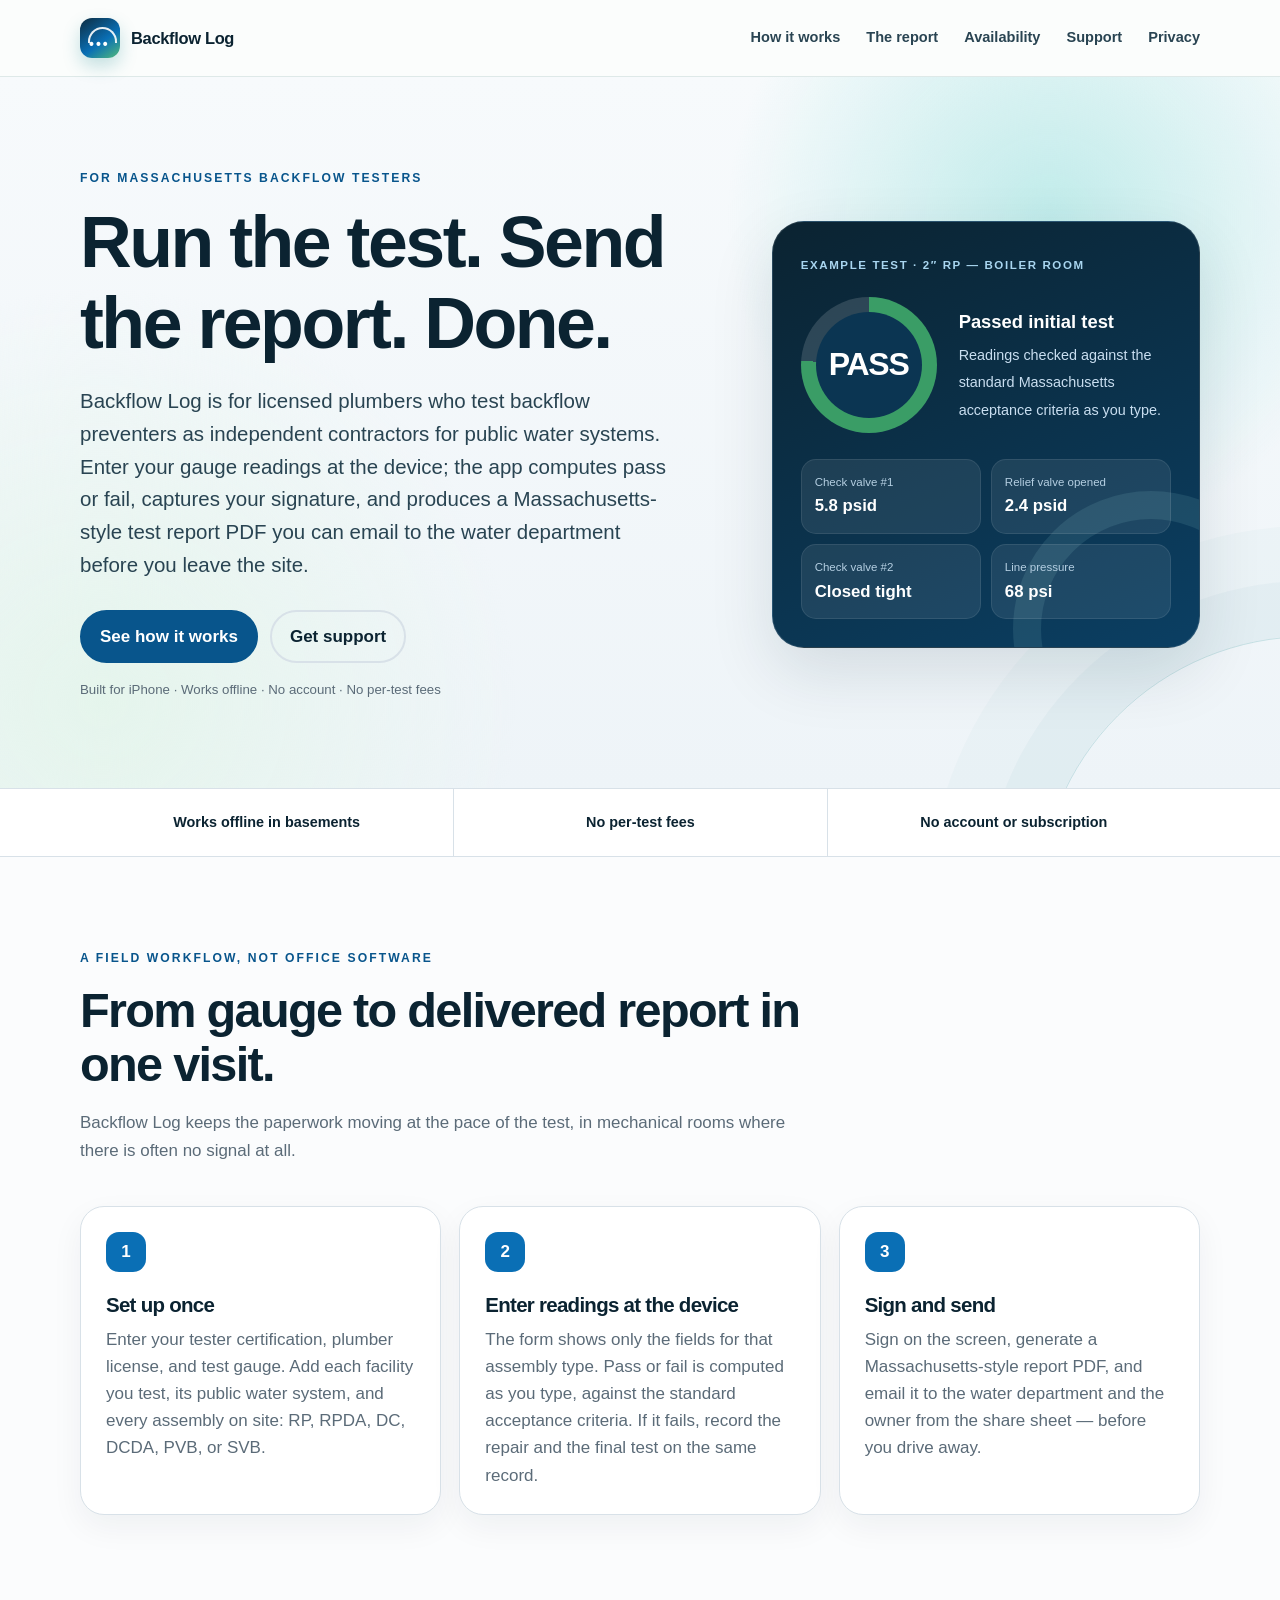
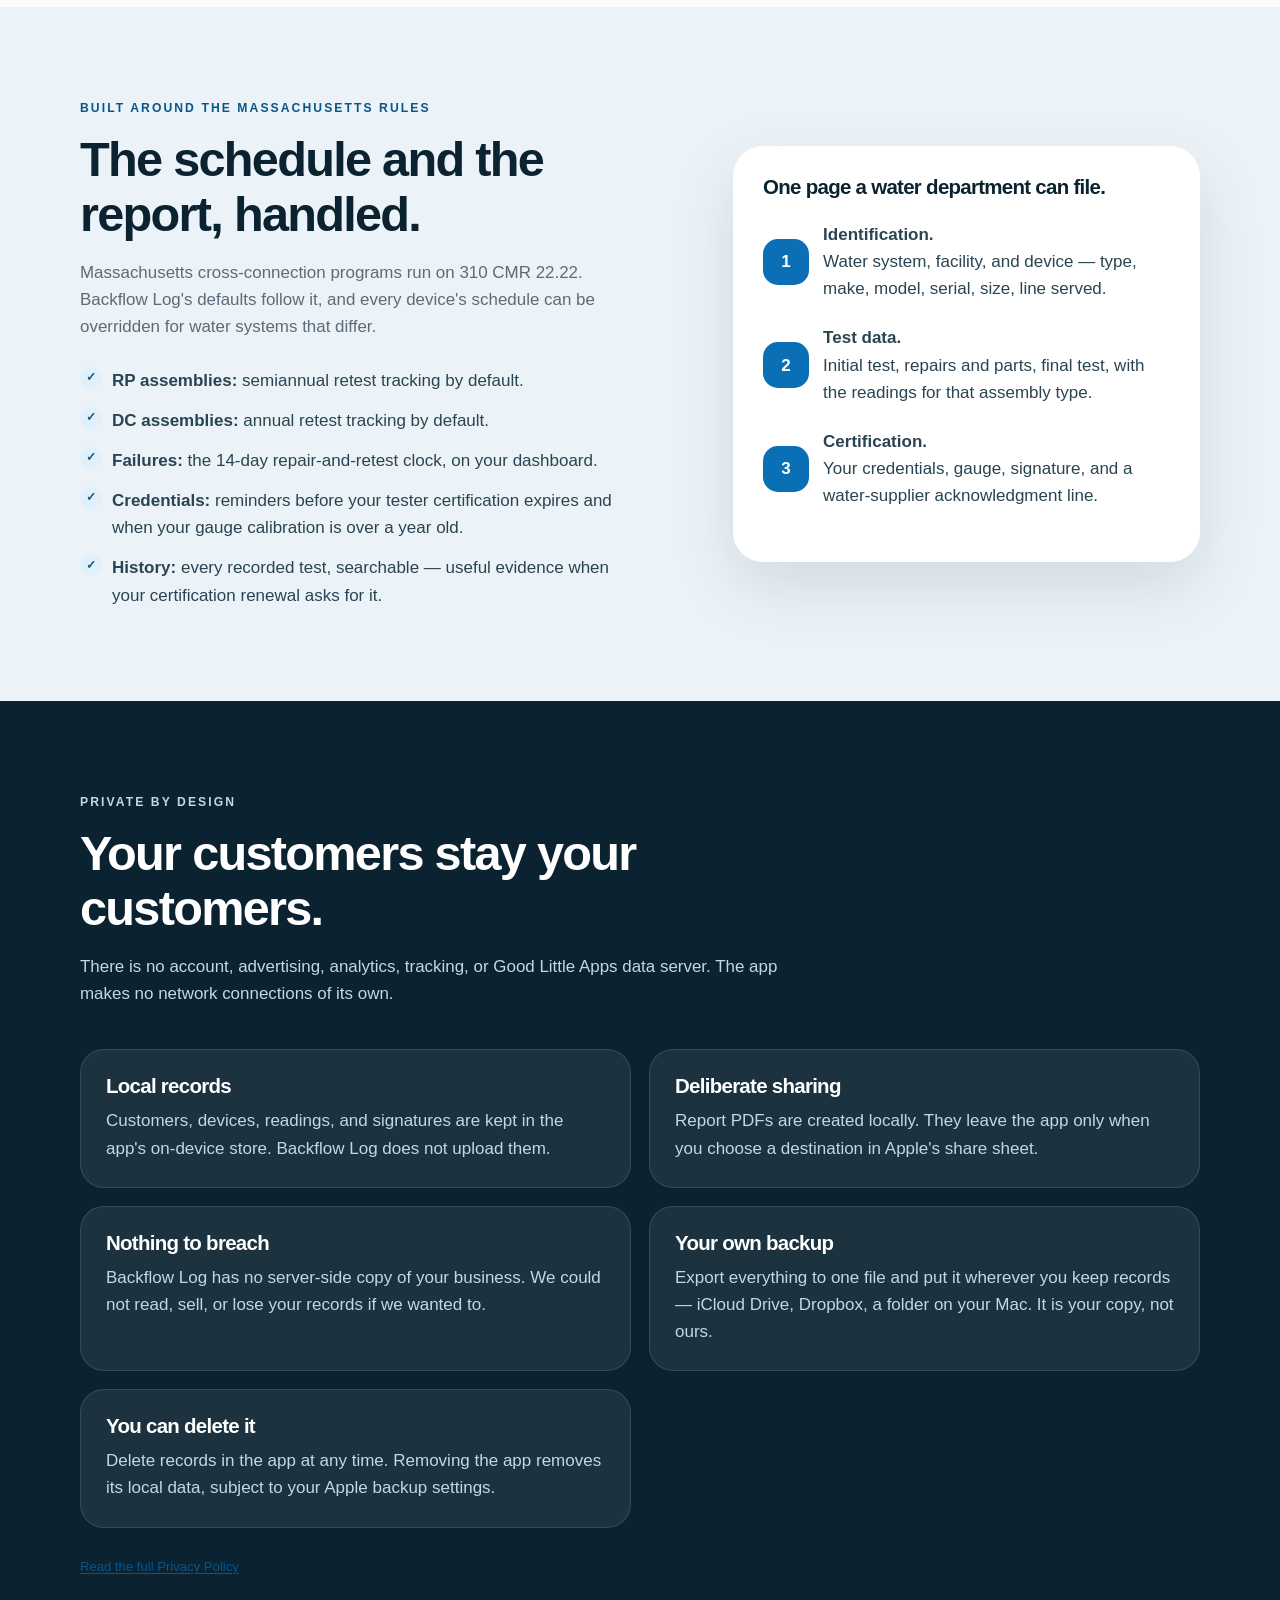
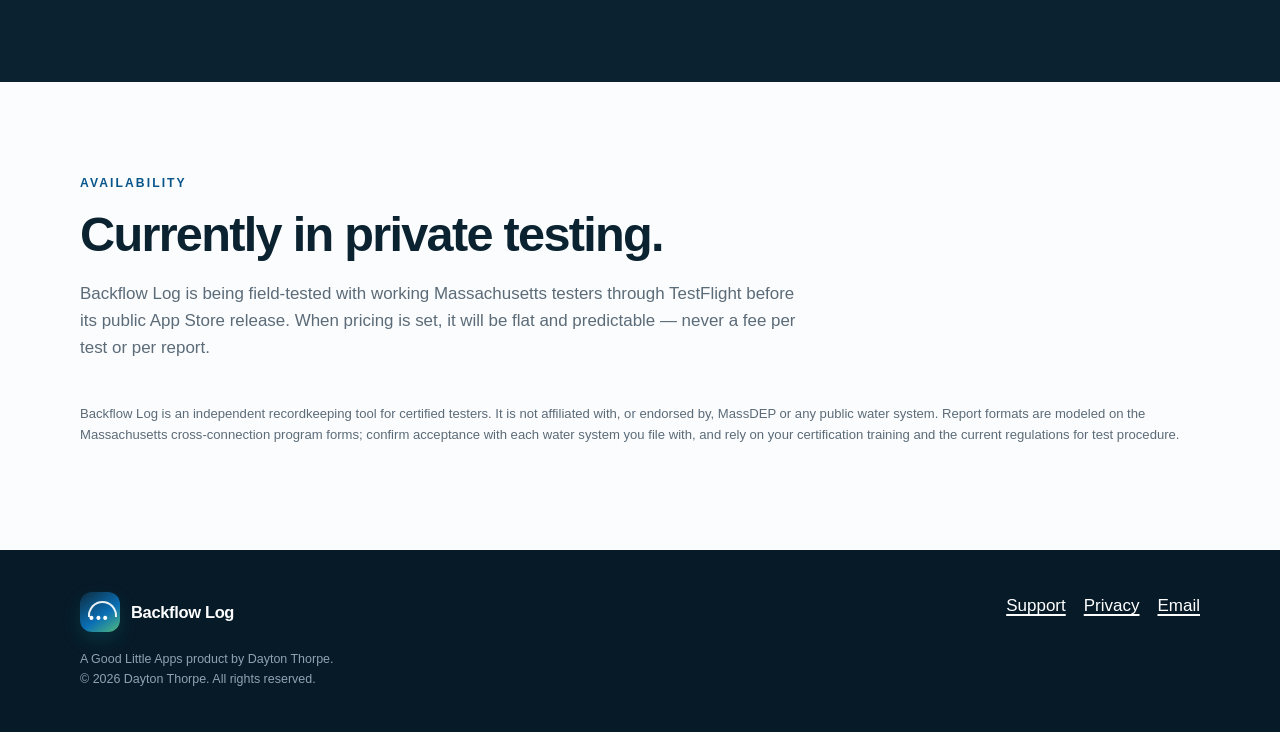
==== index.html @ 74d733cf "Publish the Backflow Log marketing, support, and privacy site" ====
<!doctype html>
<html lang="en">
<head>
  <meta charset="utf-8">
  <meta name="viewport" content="width=device-width, initial-scale=1">
  <meta name="description" content="Backflow Log records backflow preventer field tests on your iPhone, computes pass/fail as you enter gauge readings, and produces a Massachusetts-style test report PDF you can email from the site.">
  <meta name="theme-color" content="#0b2331">
  <meta http-equiv="Content-Security-Policy" content="default-src 'self'; img-src 'self' data:; style-src 'self'; object-src 'none'; base-uri 'self'; frame-ancestors 'none'">
  <title>Backflow Log — Test Reports for Massachusetts Backflow Testers</title>
  <link rel="stylesheet" href="styles.css">
</head>
<body>
  <a class="skip-link" href="#main">Skip to content</a>
  <header class="site-header">
    <nav class="nav shell" aria-label="Primary">
      <a class="brand" href="index.html" aria-label="Backflow Log home">
        <span class="brand-symbol" aria-hidden="true"></span>
        <span>Backflow Log</span>
      </a>
      <div class="nav-links">
        <a href="#how-it-works">How it works</a>
        <a href="#results">The report</a>
        <a href="#availability">Availability</a>
        <a href="support.html">Support</a>
        <a href="privacy.html">Privacy</a>
      </div>
    </nav>
  </header>

  <main id="main">
    <section class="hero">
      <div class="shell hero-grid">
        <div>
          <p class="eyebrow">For Massachusetts backflow testers</p>
          <h1>Run the test. Send the report. Done.</h1>
          <p class="hero-lede">Backflow Log is for licensed plumbers who test backflow preventers as independent contractors for public water systems. Enter your gauge readings at the device; the app computes pass or fail, captures your signature, and produces a Massachusetts-style test report PDF you can email to the water department before you leave the site.</p>
          <div class="actions">
            <a class="button" href="#how-it-works">See how it works</a>
            <a class="button secondary" href="support.html">Get support</a>
          </div>
          <p class="microcopy">Built for iPhone · Works offline · No account · No per-test fees</p>
        </div>

        <div class="score-card" aria-label="Example Backflow Log test result">
          <span class="score-label">Example test · 2&Prime; RP — boiler room</span>
          <div class="score-row">
            <div class="gauge" aria-hidden="true">
              <div class="gauge-inner">PASS</div>
            </div>
            <div class="score-copy">
              <strong>Passed initial test</strong>
              <span>Readings checked against the standard Massachusetts acceptance criteria as you type.</span>
            </div>
          </div>
          <div class="metric-grid">
            <div class="metric"><small>Check valve #1</small><strong>5.8 psid</strong></div>
            <div class="metric"><small>Relief valve opened</small><strong>2.4 psid</strong></div>
            <div class="metric"><small>Check valve #2</small><strong>Closed tight</strong></div>
            <div class="metric"><small>Line pressure</small><strong>68 psi</strong></div>
          </div>
        </div>
      </div>
    </section>

    <div class="trust-strip" aria-label="Product highlights">
      <div class="shell trust-grid">
        <div class="trust-item">Works offline in basements</div>
        <div class="trust-item">No per-test fees</div>
        <div class="trust-item">No account or subscription</div>
      </div>
    </div>

    <section class="section" id="how-it-works">
      <div class="shell">
        <div class="section-heading">
          <p class="eyebrow">A field workflow, not office software</p>
          <h2>From gauge to delivered report in one visit.</h2>
          <p>Backflow Log keeps the paperwork moving at the pace of the test, in mechanical rooms where there is often no signal at all.</p>
        </div>
        <div class="card-grid">
          <article class="info-card">
            <span class="step-number" aria-hidden="true">1</span>
            <h3>Set up once</h3>
            <p>Enter your tester certification, plumber license, and test gauge. Add each facility you test, its public water system, and every assembly on site: RP, RPDA, DC, DCDA, PVB, or SVB.</p>
          </article>
          <article class="info-card">
            <span class="step-number" aria-hidden="true">2</span>
            <h3>Enter readings at the device</h3>
            <p>The form shows only the fields for that assembly type. Pass or fail is computed as you type, against the standard acceptance criteria. If it fails, record the repair and the final test on the same record.</p>
          </article>
          <article class="info-card">
            <span class="step-number" aria-hidden="true">3</span>
            <h3>Sign and send</h3>
            <p>Sign on the screen, generate a Massachusetts-style report PDF, and email it to the water department and the owner from the share sheet — before you drive away.</p>
          </article>
        </div>
      </div>
    </section>

    <section class="section tint" id="results">
      <div class="shell split">
        <div>
          <p class="eyebrow">Built around the Massachusetts rules</p>
          <h2>The schedule and the report, handled.</h2>
          <p class="lede">Massachusetts cross-connection programs run on 310 CMR 22.22. Backflow Log's defaults follow it, and every device's schedule can be overridden for water systems that differ.</p>
          <ul class="feature-list">
            <li><strong>RP assemblies:</strong> semiannual retest tracking by default.</li>
            <li><strong>DC assemblies:</strong> annual retest tracking by default.</li>
            <li><strong>Failures:</strong> the 14-day repair-and-retest clock, on your dashboard.</li>
            <li><strong>Credentials:</strong> reminders before your tester certification expires and when your gauge calibration is over a year old.</li>
            <li><strong>History:</strong> every recorded test, searchable — useful evidence when your certification renewal asks for it.</li>
          </ul>
        </div>
        <aside class="diagnostic-card" aria-label="What the report contains">
          <h3>One page a water department can file.</h3>
          <div class="diagnostic-rule">
            <span aria-hidden="true">1</span>
            <p><strong>Identification.</strong><br>Water system, facility, and device — type, make, model, serial, size, line served.</p>
          </div>
          <div class="diagnostic-rule">
            <span aria-hidden="true">2</span>
            <p><strong>Test data.</strong><br>Initial test, repairs and parts, final test, with the readings for that assembly type.</p>
          </div>
          <div class="diagnostic-rule">
            <span aria-hidden="true">3</span>
            <p><strong>Certification.</strong><br>Your credentials, gauge, signature, and a water-supplier acknowledgment line.</p>
          </div>
        </aside>
      </div>
    </section>

    <section class="section dark" id="privacy">
      <div class="shell">
        <div class="section-heading">
          <p class="eyebrow">Private by design</p>
          <h2>Your customers stay your customers.</h2>
          <p>There is no account, advertising, analytics, tracking, or Good Little Apps data server. The app makes no network connections of its own.</p>
        </div>
        <div class="privacy-grid">
          <article class="dark-card">
            <h3>Local records</h3>
            <p>Customers, devices, readings, and signatures are kept in the app's on-device store. Backflow Log does not upload them.</p>
          </article>
          <article class="dark-card">
            <h3>Deliberate sharing</h3>
            <p>Report PDFs are created locally. They leave the app only when you choose a destination in Apple's share sheet.</p>
          </article>
          <article class="dark-card">
            <h3>Nothing to breach</h3>
            <p>Backflow Log has no server-side copy of your business. We could not read, sell, or lose your records if we wanted to.</p>
          </article>
          <article class="dark-card">
            <h3>Your own backup</h3>
            <p>Export everything to one file and put it wherever you keep records — iCloud Drive, Dropbox, a folder on your Mac. It is your copy, not ours.</p>
          </article>
          <article class="dark-card">
            <h3>You can delete it</h3>
            <p>Delete records in the app at any time. Removing the app removes its local data, subject to your Apple backup settings.</p>
          </article>
        </div>
        <p class="fine-print"><a href="privacy.html">Read the full Privacy Policy</a></p>
      </div>
    </section>

    <section class="section" id="availability">
      <div class="shell">
        <div class="section-heading">
          <p class="eyebrow">Availability</p>
          <h2>Currently in private testing.</h2>
          <p>Backflow Log is being field-tested with working Massachusetts testers through TestFlight before its public App Store release. When pricing is set, it will be flat and predictable — never a fee per test or per report.</p>
        </div>
        <p class="fine-print">Backflow Log is an independent recordkeeping tool for certified testers. It is not affiliated with, or endorsed by, MassDEP or any public water system. Report formats are modeled on the Massachusetts cross-connection program forms; confirm acceptance with each water system you file with, and rely on your certification training and the current regulations for test procedure.</p>
      </div>
    </section>
  </main>

  <footer class="site-footer">
    <div class="shell footer-grid">
      <div>
        <a class="brand" href="index.html">
          <span class="brand-symbol" aria-hidden="true"></span>
          <span>Backflow Log</span>
        </a>
        <p class="copyright">A Good Little Apps product by Dayton Thorpe.<br>© 2026 Dayton Thorpe. All rights reserved.</p>
      </div>
      <div class="footer-links">
        <a href="support.html">Support</a>
        <a href="privacy.html">Privacy</a>
        <a href="mailto:goodlittleapps.support@gmail.com">Email</a>
      </div>
    </div>
  </footer>
</body>
</html>
---- styles.css ----
:root {
  color-scheme: light;
  --ink: #0b2331;
  --ink-soft: #294452;
  --teal: #0a6fb5;
  --teal-dark: #08558c;
  --sky: #e1f0fa;
  --sky-strong: #a9d6f0;
  --grass: #3a9d66;
  --grass-soft: #e6f4ec;
  --amber: #d58a22;
  --paper: #fbfcfd;
  --white: #ffffff;
  --line: #d8e1e8;
  --muted: #5b6b78;
  --shadow: 0 24px 65px rgba(10, 40, 58, 0.12);
  --radius: 24px;
  --shell: 1120px;
}

* {
  box-sizing: border-box;
}

html {
  scroll-behavior: smooth;
}

body {
  margin: 0;
  color: var(--ink);
  background: var(--paper);
  font-family: -apple-system, BlinkMacSystemFont, "Segoe UI", sans-serif;
  font-size: 17px;
  line-height: 1.6;
  text-rendering: optimizeLegibility;
}

a {
  color: var(--teal-dark);
  text-decoration-thickness: 0.09em;
  text-underline-offset: 0.18em;
}

a:hover {
  color: var(--ink);
}

a:focus-visible,
button:focus-visible,
summary:focus-visible {
  outline: 3px solid var(--amber);
  outline-offset: 4px;
  border-radius: 5px;
}

img,
svg {
  display: block;
  max-width: 100%;
}

.skip-link {
  position: absolute;
  top: -80px;
  left: 16px;
  z-index: 100;
  padding: 10px 14px;
  color: var(--white);
  background: var(--ink);
  border-radius: 8px;
}

.skip-link:focus {
  top: 12px;
}

.shell {
  width: min(calc(100% - 40px), var(--shell));
  margin-inline: auto;
}

.site-header {
  position: relative;
  z-index: 20;
  border-bottom: 1px solid rgba(216, 229, 228, 0.8);
  background: rgba(251, 253, 252, 0.94);
}

.nav {
  min-height: 76px;
  display: flex;
  align-items: center;
  justify-content: space-between;
  gap: 24px;
}

.brand {
  display: inline-flex;
  align-items: center;
  gap: 11px;
  color: var(--ink);
  font-size: 1.03rem;
  font-weight: 760;
  letter-spacing: -0.02em;
  text-decoration: none;
}

.brand-symbol {
  position: relative;
  width: 40px;
  height: 40px;
  flex: 0 0 40px;
  overflow: hidden;
  border-radius: 12px;
  background: linear-gradient(145deg, #0d2c40 0%, #0a6fb5 58%, #52ba7b 100%);
  box-shadow: 0 8px 18px rgba(8, 127, 133, 0.23);
}

.brand-symbol::before {
  content: "";
  position: absolute;
  width: 25px;
  height: 14px;
  left: 8px;
  top: 9px;
  border: 2px solid rgba(255, 255, 255, 0.9);
  border-bottom: 0;
  border-radius: 26px 26px 0 0;
}

.brand-symbol::after {
  content: "•••";
  position: absolute;
  left: 9px;
  bottom: 3px;
  color: var(--white);
  font-size: 14px;
  letter-spacing: 2px;
}

.nav-links {
  display: flex;
  align-items: center;
  gap: 26px;
  font-size: 0.91rem;
  font-weight: 650;
}

.nav-links a {
  color: var(--ink-soft);
  text-decoration: none;
}

.nav-links a[aria-current="page"] {
  color: var(--teal-dark);
  text-decoration: underline;
  text-decoration-thickness: 2px;
  text-underline-offset: 7px;
}

.hero {
  position: relative;
  overflow: hidden;
  padding: 92px 0 88px;
  background:
    radial-gradient(circle at 82% 20%, rgba(167, 229, 226, 0.68), transparent 27%),
    radial-gradient(circle at 8% 88%, rgba(228, 245, 235, 0.9), transparent 31%),
    linear-gradient(180deg, #f7fafc 0%, #eef4f8 100%);
}

.hero::after {
  content: "";
  position: absolute;
  width: 540px;
  height: 540px;
  right: -300px;
  bottom: -390px;
  border: 1px solid rgba(8, 127, 133, 0.18);
  border-radius: 50%;
  box-shadow: 0 0 0 55px rgba(8, 127, 133, 0.035), 0 0 0 110px rgba(8, 127, 133, 0.025);
}

.hero-grid {
  position: relative;
  z-index: 1;
  display: grid;
  grid-template-columns: minmax(0, 1.04fr) minmax(320px, 0.74fr);
  gap: clamp(46px, 7vw, 92px);
  align-items: center;
}

.eyebrow {
  margin: 0 0 14px;
  color: var(--teal-dark);
  font-size: 0.76rem;
  font-weight: 800;
  letter-spacing: 0.17em;
  text-transform: uppercase;
}

h1,
h2,
h3 {
  margin-top: 0;
  line-height: 1.12;
  letter-spacing: -0.035em;
}

h1 {
  max-width: 760px;
  margin-bottom: 22px;
  font-size: clamp(2.7rem, 5.6vw, 5.05rem);
}

h2 {
  margin-bottom: 18px;
  font-size: clamp(2rem, 3.8vw, 3.35rem);
}

h3 {
  margin-bottom: 9px;
  font-size: 1.28rem;
}

p {
  margin-top: 0;
}

.hero-lede {
  max-width: 660px;
  margin-bottom: 28px;
  color: var(--ink-soft);
  font-size: clamp(1.08rem, 1.6vw, 1.28rem);
}

.actions {
  display: flex;
  flex-wrap: wrap;
  align-items: center;
  gap: 12px;
}

.button {
  display: inline-flex;
  min-height: 48px;
  align-items: center;
  justify-content: center;
  padding: 11px 18px;
  border: 2px solid var(--teal-dark);
  border-radius: 999px;
  color: var(--white);
  background: var(--teal-dark);
  font-weight: 750;
  text-decoration: none;
}

.button:hover {
  color: var(--white);
  background: var(--ink);
  border-color: var(--ink);
}

.button.secondary {
  color: var(--ink);
  background: transparent;
  border-color: var(--line);
}

.button.secondary:hover {
  color: var(--teal-dark);
  background: var(--white);
  border-color: var(--sky-strong);
}

.microcopy {
  margin: 16px 0 0;
  color: var(--muted);
  font-size: 0.83rem;
}

.score-card {
  position: relative;
  padding: 28px;
  overflow: hidden;
  color: var(--white);
  background: linear-gradient(155deg, #0b2331 0%, #0b3f63 100%);
  border: 1px solid rgba(255, 255, 255, 0.12);
  border-radius: 32px;
  box-shadow: var(--shadow);
}

.score-card::after {
  content: "";
  position: absolute;
  width: 220px;
  height: 220px;
  right: -90px;
  bottom: -120px;
  border: 28px solid rgba(167, 229, 226, 0.11);
  border-radius: 50%;
}

.score-label {
  color: var(--sky-strong);
  font-size: 0.72rem;
  font-weight: 800;
  letter-spacing: 0.14em;
  text-transform: uppercase;
}

.score-row {
  display: flex;
  align-items: center;
  gap: 22px;
  margin: 20px 0 26px;
}

.gauge {
  width: 136px;
  height: 136px;
  display: grid;
  flex: 0 0 auto;
  place-items: center;
  border-radius: 50%;
  background: conic-gradient(var(--grass) 0 76%, rgba(255, 255, 255, 0.14) 76% 100%);
}

.gauge-inner {
  width: 106px;
  height: 106px;
  display: grid;
  place-items: center;
  border-radius: 50%;
  background: #0b3552;
  font-size: 2rem;
  font-weight: 800;
  letter-spacing: -0.04em;
}

.score-copy strong {
  display: block;
  margin-bottom: 5px;
  color: var(--white);
  font-size: 1.15rem;
}

.score-copy span {
  color: #c9def0;
  font-size: 0.9rem;
}

.metric-grid {
  position: relative;
  z-index: 1;
  display: grid;
  grid-template-columns: repeat(2, minmax(0, 1fr));
  gap: 10px;
}

.metric {
  padding: 13px;
  background: rgba(255, 255, 255, 0.08);
  border: 1px solid rgba(255, 255, 255, 0.09);
  border-radius: 15px;
}

.metric small,
.metric strong {
  display: block;
}

.metric small {
  color: #b5cfe2;
  font-size: 0.72rem;
}

.metric strong {
  margin-top: 2px;
  font-size: 1.05rem;
}

.trust-strip {
  border-top: 1px solid var(--line);
  border-bottom: 1px solid var(--line);
  background: var(--white);
}

.trust-grid {
  display: grid;
  grid-template-columns: repeat(3, 1fr);
}

.trust-item {
  padding: 22px 20px;
  text-align: center;
  font-size: 0.9rem;
  font-weight: 720;
}

.trust-item + .trust-item {
  border-left: 1px solid var(--line);
}

.section {
  padding: 92px 0;
}

.section.tint {
  background: #ecf3f8;
}

.section.dark {
  color: var(--white);
  background: var(--ink);
}

.section-heading {
  max-width: 720px;
  margin-bottom: 42px;
}

.section-heading p:not(.eyebrow),
.lede {
  color: var(--muted);
  font-size: 1.06rem;
}

.dark .section-heading p,
.dark .lede {
  color: #c3d7e6;
}

.card-grid {
  display: grid;
  grid-template-columns: repeat(3, minmax(0, 1fr));
  gap: 18px;
}

.info-card {
  padding: 25px;
  background: var(--white);
  border: 1px solid var(--line);
  border-radius: var(--radius);
  box-shadow: 0 12px 32px rgba(10, 40, 58, 0.055);
}

.step-number {
  width: 40px;
  height: 40px;
  display: grid;
  margin-bottom: 22px;
  place-items: center;
  color: var(--white);
  background: var(--teal);
  border-radius: 13px;
  font-weight: 800;
}

.info-card p {
  margin-bottom: 0;
  color: var(--muted);
}

.split {
  display: grid;
  grid-template-columns: minmax(0, 0.92fr) minmax(300px, 0.78fr);
  gap: clamp(42px, 8vw, 108px);
  align-items: center;
}

.feature-list {
  display: grid;
  gap: 13px;
  margin: 26px 0 0;
  padding: 0;
  list-style: none;
}

.feature-list li {
  position: relative;
  padding-left: 32px;
  color: var(--ink-soft);
}

.feature-list li::before {
  content: "✓";
  position: absolute;
  left: 0;
  width: 22px;
  height: 22px;
  display: grid;
  place-items: center;
  color: var(--teal-dark);
  background: var(--sky);
  border-radius: 50%;
  font-size: 0.75rem;
  font-weight: 900;
}

.diagnostic-card {
  padding: 30px;
  color: var(--ink);
  background: var(--white);
  border-radius: 30px;
  box-shadow: var(--shadow);
}

.diagnostic-rule {
  display: flex;
  align-items: center;
  gap: 14px;
  margin: 22px 0;
}

.diagnostic-rule span {
  width: 46px;
  height: 46px;
  display: grid;
  flex: 0 0 auto;
  place-items: center;
  color: var(--white);
  background: var(--teal);
  border-radius: 15px;
  font-weight: 900;
}

.diagnostic-rule p {
  margin: 0;
  color: var(--ink-soft);
}

.privacy-grid,
.price-grid {
  display: grid;
  grid-template-columns: repeat(2, minmax(0, 1fr));
  gap: 18px;
}

.dark-card {
  padding: 25px;
  background: rgba(255, 255, 255, 0.07);
  border: 1px solid rgba(255, 255, 255, 0.12);
  border-radius: var(--radius);
}

.dark-card p {
  margin-bottom: 0;
  color: #c3d7e6;
}

.price-card {
  padding: 30px;
  background: var(--white);
  border: 1px solid var(--line);
  border-radius: 28px;
}

.price-card.featured {
  border: 2px solid var(--teal);
  box-shadow: var(--shadow);
}

.price {
  display: block;
  margin: 14px 0 4px;
  font-size: 2.25rem;
  font-weight: 820;
  letter-spacing: -0.05em;
}

.price-note {
  color: var(--muted);
  font-size: 0.82rem;
}

.fine-print {
  margin-top: 28px;
  color: var(--muted);
  font-size: 0.82rem;
}

.space-top {
  margin-top: 24px;
}

.page-hero {
  padding: 70px 0 58px;
  background: linear-gradient(180deg, #eff5fa, #fbfcfd);
  border-bottom: 1px solid var(--line);
}

.page-hero h1 {
  max-width: 850px;
  font-size: clamp(2.55rem, 5vw, 4.5rem);
}

.page-hero p:not(.eyebrow) {
  max-width: 760px;
  color: var(--ink-soft);
  font-size: 1.12rem;
}

.content-layout {
  display: grid;
  grid-template-columns: minmax(0, 1fr) 260px;
  gap: 68px;
  align-items: start;
}

.prose {
  max-width: 790px;
}

.prose h2 {
  margin-top: 54px;
  margin-bottom: 14px;
  font-size: 1.7rem;
}

.prose h2:first-child {
  margin-top: 0;
}

.prose p,
.prose li {
  color: var(--ink-soft);
}

.prose li + li {
  margin-top: 8px;
}

.callout {
  padding: 22px;
  background: var(--sky);
  border: 1px solid var(--sky-strong);
  border-radius: 18px;
}

.callout strong {
  display: block;
  margin-bottom: 5px;
}

.callout p:last-child {
  margin-bottom: 0;
}

.toc {
  position: sticky;
  top: 24px;
  padding: 20px;
  background: var(--white);
  border: 1px solid var(--line);
  border-radius: 18px;
}

.toc strong {
  display: block;
  margin-bottom: 10px;
  font-size: 0.84rem;
  letter-spacing: 0.08em;
  text-transform: uppercase;
}

.toc a {
  display: block;
  padding: 5px 0;
  color: var(--ink-soft);
  font-size: 0.86rem;
  text-decoration: none;
}

.support-grid {
  display: grid;
  grid-template-columns: repeat(2, minmax(0, 1fr));
  gap: 18px;
}

.support-card {
  padding: 24px;
  background: var(--white);
  border: 1px solid var(--line);
  border-radius: 20px;
}

.support-card p:last-child {
  margin-bottom: 0;
}

.faq-list {
  border-top: 1px solid var(--line);
}

details {
  border-bottom: 1px solid var(--line);
}

summary {
  padding: 20px 34px 20px 0;
  cursor: pointer;
  color: var(--ink);
  font-weight: 740;
}

details p,
details ul {
  max-width: 820px;
  padding-right: 30px;
  color: var(--ink-soft);
}

.site-footer {
  padding: 42px 0;
  color: #c3d7e6;
  background: #071a28;
}

.footer-grid {
  display: grid;
  grid-template-columns: 1fr auto;
  gap: 24px;
  align-items: start;
}

.footer-links {
  display: flex;
  flex-wrap: wrap;
  justify-content: flex-end;
  gap: 18px;
}

.site-footer a {
  color: var(--white);
}

.copyright {
  margin: 10px 0 0;
  color: #8ea3b3;
  font-size: 0.78rem;
}

@media (max-width: 820px) {
  .hero-grid,
  .split,
  .content-layout {
    grid-template-columns: 1fr;
  }

  .card-grid {
    grid-template-columns: 1fr;
  }

  .content-layout {
    gap: 34px;
  }

  .toc {
    position: static;
    order: -1;
  }
}

@media (max-width: 650px) {
  body {
    font-size: 16px;
  }

  .shell {
    width: min(calc(100% - 28px), var(--shell));
  }

  .nav {
    min-height: auto;
    padding: 14px 0;
    align-items: flex-start;
    flex-direction: column;
    gap: 12px;
  }

  .nav-links {
    width: 100%;
    gap: 18px;
    overflow-x: auto;
    padding-bottom: 3px;
  }

  .hero {
    padding: 62px 0;
  }

  h1 {
    font-size: clamp(2.45rem, 13vw, 3.55rem);
  }

  .score-card {
    padding: 22px;
    border-radius: 25px;
  }

  .score-row {
    gap: 16px;
  }

  .gauge {
    width: 114px;
    height: 114px;
  }

  .gauge-inner {
    width: 88px;
    height: 88px;
    font-size: 1.65rem;
  }

  .trust-grid,
  .privacy-grid,
  .price-grid,
  .support-grid,
  .footer-grid {
    grid-template-columns: 1fr;
  }

  .trust-item + .trust-item {
    border-left: 0;
    border-top: 1px solid var(--line);
  }

  .section {
    padding: 68px 0;
  }

  .footer-links {
    justify-content: flex-start;
  }
}

@media (prefers-reduced-motion: reduce) {
  html {
    scroll-behavior: auto;
  }
}

@media print {
  .site-header,
  .site-footer,
  .actions,
  .toc {
    display: none;
  }

  body {
    color: #000;
    background: #fff;
    font-size: 11pt;
  }

  .section,
  .page-hero {
    padding: 24px 0;
  }

  a {
    color: #000;
  }
}
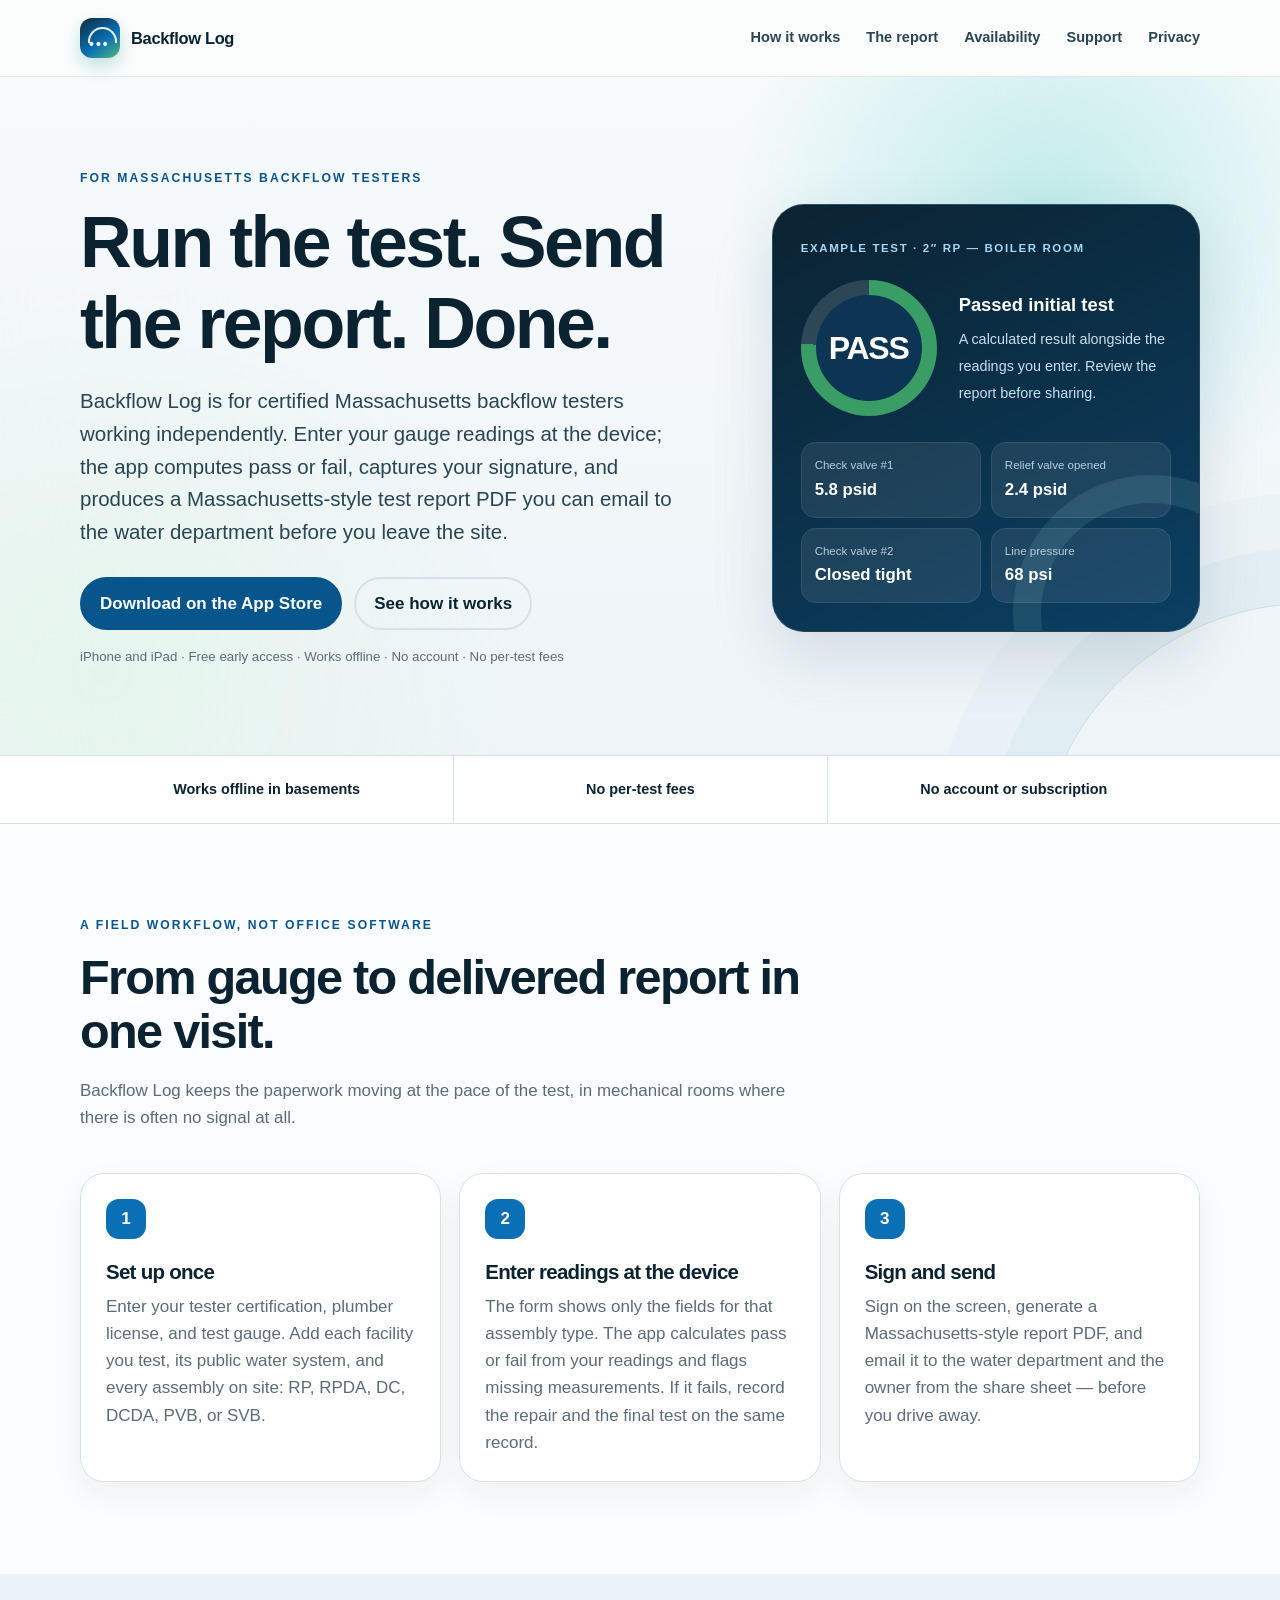
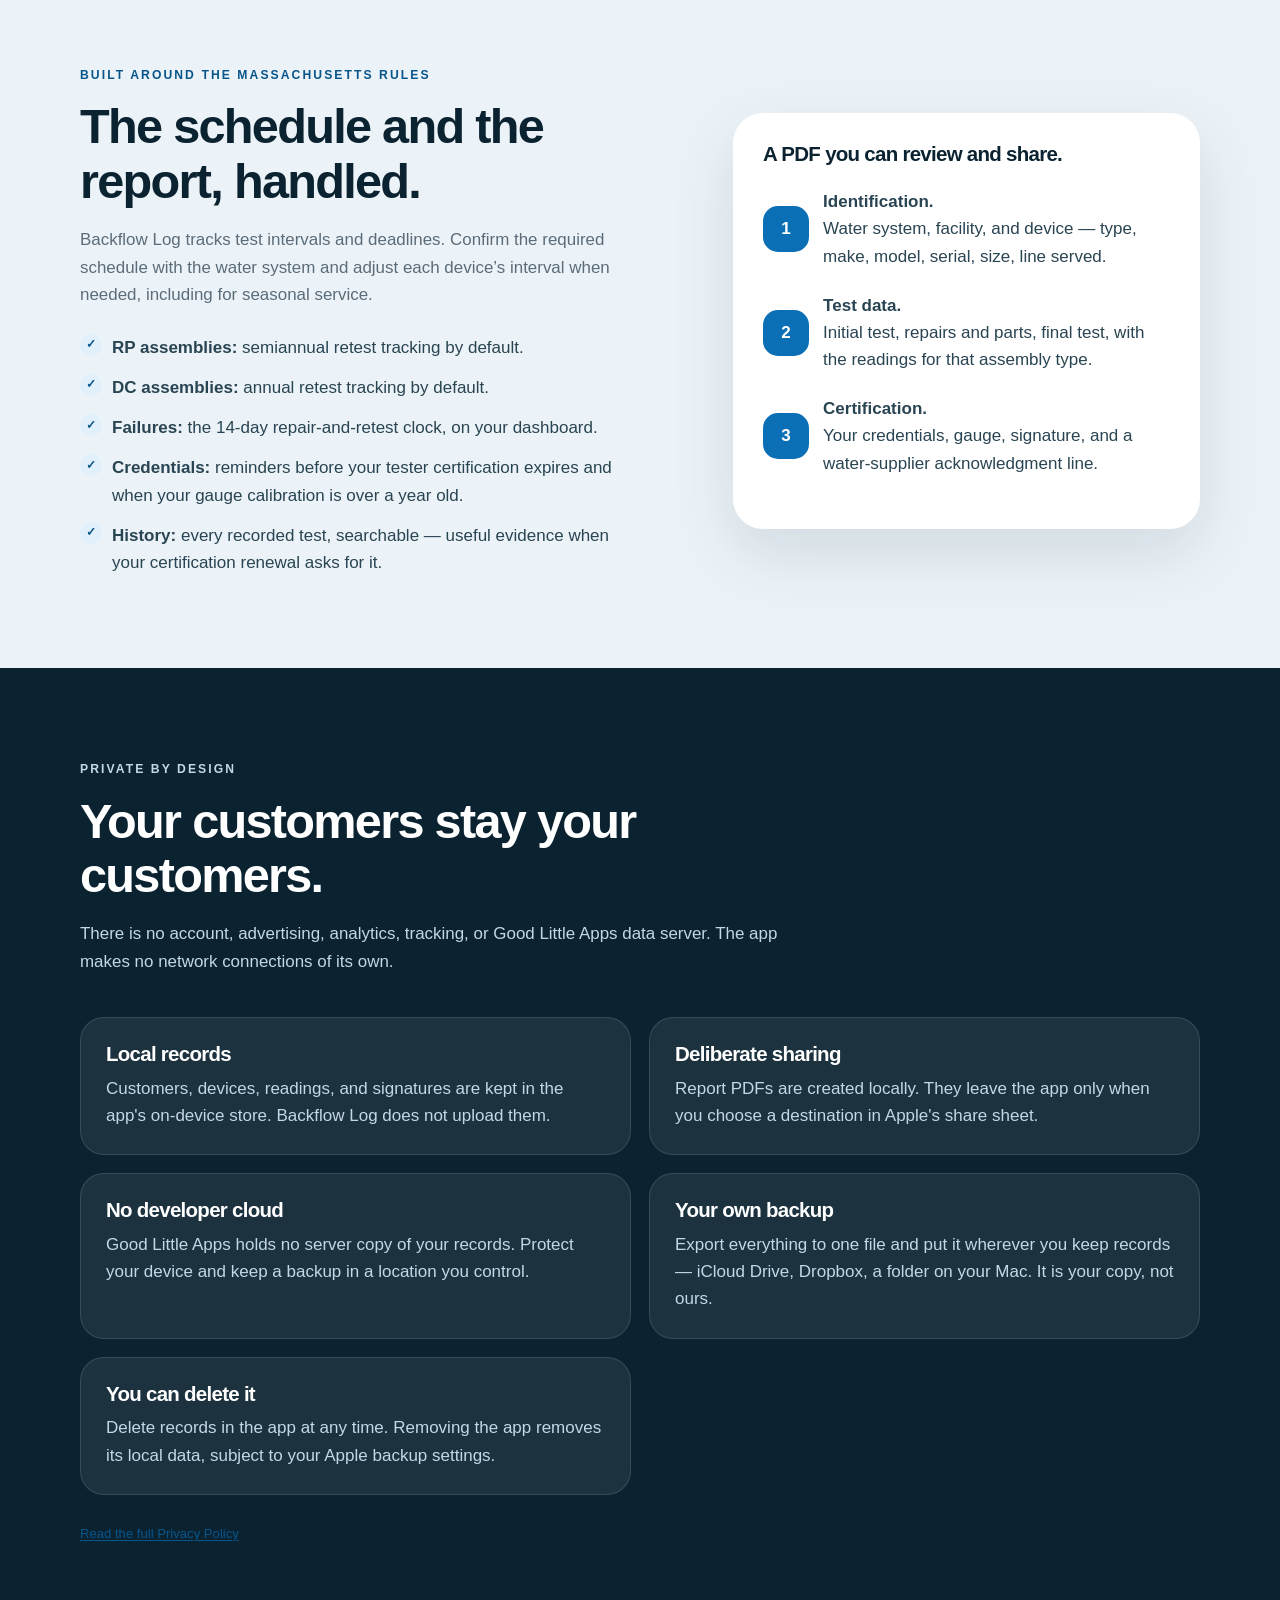
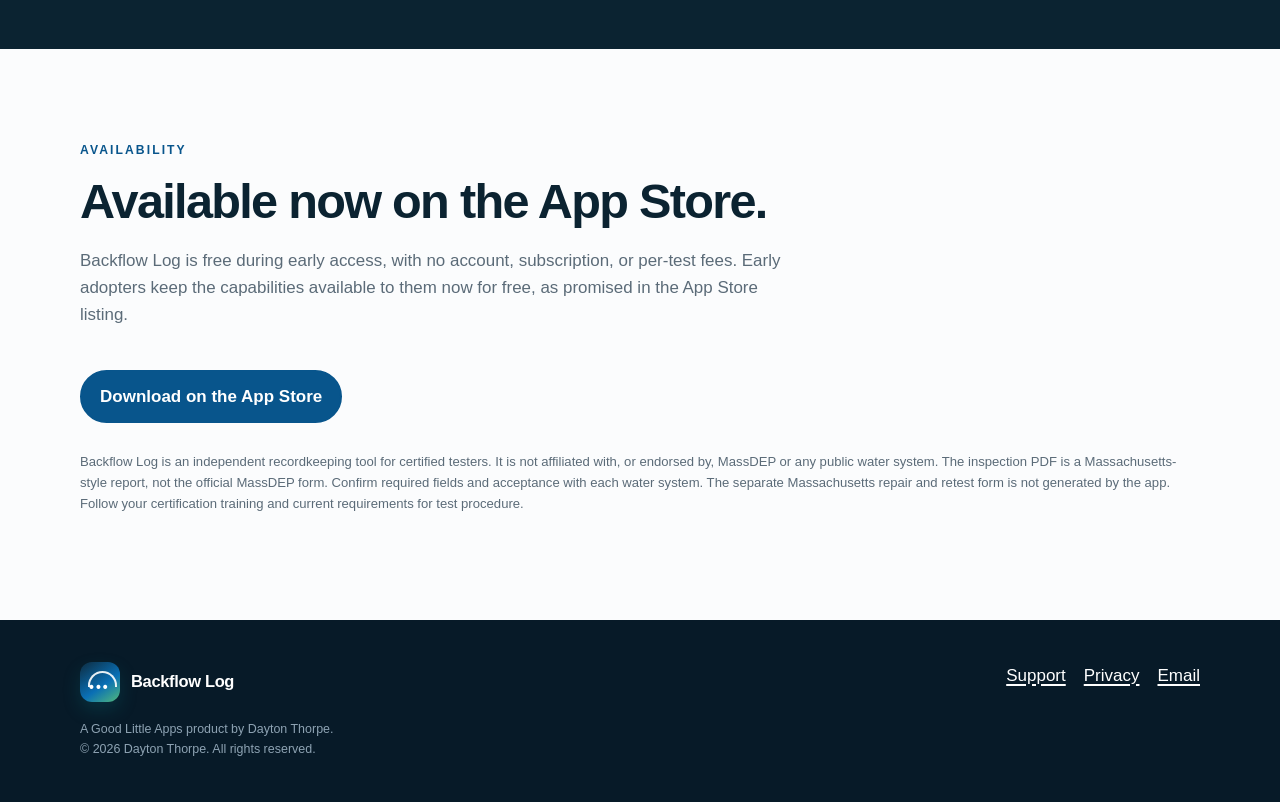
==== commit cc7ceaf6: "Correct launch status, report scope, and backup guidance" ====
--- a/index.html
+++ b/index.html
@@ -5,7 +5,7 @@
   <meta name="viewport" content="width=device-width, initial-scale=1">
   <meta name="description" content="Backflow Log records backflow preventer field tests on your iPhone, computes pass/fail as you enter gauge readings, and produces a Massachusetts-style test report PDF you can email from the site.">
   <meta name="theme-color" content="#0b2331">
-  <meta http-equiv="Content-Security-Policy" content="default-src 'self'; img-src 'self' data:; style-src 'self'; object-src 'none'; base-uri 'self'; frame-ancestors 'none'">
+  <meta http-equiv="Content-Security-Policy" content="default-src 'self'; img-src 'self' data:; style-src 'self'; object-src 'none'; base-uri 'self'">
   <title>Backflow Log — Test Reports for Massachusetts Backflow Testers</title>
   <link rel="stylesheet" href="styles.css">
 </head>
@@ -33,12 +33,12 @@
         <div>
           <p class="eyebrow">For Massachusetts backflow testers</p>
           <h1>Run the test. Send the report. Done.</h1>
-          <p class="hero-lede">Backflow Log is for licensed plumbers who test backflow preventers as independent contractors for public water systems. Enter your gauge readings at the device; the app computes pass or fail, captures your signature, and produces a Massachusetts-style test report PDF you can email to the water department before you leave the site.</p>
+          <p class="hero-lede">Backflow Log is for certified Massachusetts backflow testers working independently. Enter your gauge readings at the device; the app computes pass or fail, captures your signature, and produces a Massachusetts-style test report PDF you can email to the water department before you leave the site.</p>
           <div class="actions">
-            <a class="button" href="#how-it-works">See how it works</a>
-            <a class="button secondary" href="support.html">Get support</a>
+            <a class="button" href="https://apps.apple.com/us/app/backflow-log/id6799603346">Download on the App Store</a>
+            <a class="button secondary" href="#how-it-works">See how it works</a>
           </div>
-          <p class="microcopy">Built for iPhone · Works offline · No account · No per-test fees</p>
+          <p class="microcopy">iPhone and iPad · Free early access · Works offline · No account · No per-test fees</p>
         </div>
 
         <div class="score-card" aria-label="Example Backflow Log test result">
@@ -49,7 +49,7 @@
             </div>
             <div class="score-copy">
               <strong>Passed initial test</strong>
-              <span>Readings checked against the standard Massachusetts acceptance criteria as you type.</span>
+              <span>A calculated result alongside the readings you enter. Review the report before sharing.</span>
             </div>
           </div>
           <div class="metric-grid">
@@ -86,7 +86,7 @@
           <article class="info-card">
             <span class="step-number" aria-hidden="true">2</span>
             <h3>Enter readings at the device</h3>
-            <p>The form shows only the fields for that assembly type. Pass or fail is computed as you type, against the standard acceptance criteria. If it fails, record the repair and the final test on the same record.</p>
+            <p>The form shows only the fields for that assembly type. The app calculates pass or fail from your readings and flags missing measurements. If it fails, record the repair and the final test on the same record.</p>
           </article>
           <article class="info-card">
             <span class="step-number" aria-hidden="true">3</span>
@@ -102,7 +102,7 @@
         <div>
           <p class="eyebrow">Built around the Massachusetts rules</p>
           <h2>The schedule and the report, handled.</h2>
-          <p class="lede">Massachusetts cross-connection programs run on 310 CMR 22.22. Backflow Log's defaults follow it, and every device's schedule can be overridden for water systems that differ.</p>
+          <p class="lede">Backflow Log tracks test intervals and deadlines. Confirm the required schedule with the water system and adjust each device’s interval when needed, including for seasonal service.</p>
           <ul class="feature-list">
             <li><strong>RP assemblies:</strong> semiannual retest tracking by default.</li>
             <li><strong>DC assemblies:</strong> annual retest tracking by default.</li>
@@ -112,7 +112,7 @@
           </ul>
         </div>
         <aside class="diagnostic-card" aria-label="What the report contains">
-          <h3>One page a water department can file.</h3>
+          <h3>A PDF you can review and share.</h3>
           <div class="diagnostic-rule">
             <span aria-hidden="true">1</span>
             <p><strong>Identification.</strong><br>Water system, facility, and device — type, make, model, serial, size, line served.</p>
@@ -146,8 +146,8 @@
             <p>Report PDFs are created locally. They leave the app only when you choose a destination in Apple's share sheet.</p>
           </article>
           <article class="dark-card">
-            <h3>Nothing to breach</h3>
-            <p>Backflow Log has no server-side copy of your business. We could not read, sell, or lose your records if we wanted to.</p>
+            <h3>No developer cloud</h3>
+            <p>Good Little Apps holds no server copy of your records. Protect your device and keep a backup in a location you control.</p>
           </article>
           <article class="dark-card">
             <h3>Your own backup</h3>
@@ -166,10 +166,11 @@
       <div class="shell">
         <div class="section-heading">
           <p class="eyebrow">Availability</p>
-          <h2>Currently in private testing.</h2>
-          <p>Backflow Log is being field-tested with working Massachusetts testers through TestFlight before its public App Store release. When pricing is set, it will be flat and predictable — never a fee per test or per report.</p>
+          <h2>Available now on the App Store.</h2>
+          <p>Backflow Log is free during early access, with no account, subscription, or per-test fees. Early adopters keep the capabilities available to them now for free, as promised in the App Store listing.</p>
         </div>
-        <p class="fine-print">Backflow Log is an independent recordkeeping tool for certified testers. It is not affiliated with, or endorsed by, MassDEP or any public water system. Report formats are modeled on the Massachusetts cross-connection program forms; confirm acceptance with each water system you file with, and rely on your certification training and the current regulations for test procedure.</p>
+        <div class="actions"><a class="button" href="https://apps.apple.com/us/app/backflow-log/id6799603346">Download on the App Store</a></div>
+        <p class="fine-print">Backflow Log is an independent recordkeeping tool for certified testers. It is not affiliated with, or endorsed by, MassDEP or any public water system. The inspection PDF is a Massachusetts-style report, not the official MassDEP form. Confirm required fields and acceptance with each water system. The separate Massachusetts repair and retest form is not generated by the app. Follow your certification training and current requirements for test procedure.</p>
       </div>
     </section>
   </main>
--- a/styles.css
+++ b/styles.css
@@ -865,3 +865,12 @@
     color: #000;
   }
 }
+
+/* Long support addresses must remain readable on narrow screens and at
+   increased text sizes. Keep all navigation links visible. */
+p, .metric, .score-copy { overflow-wrap: anywhere; }
+.nav-links { flex-wrap: wrap; }
+.content-layout { grid-template-columns: minmax(0, 790px); }
+@media (max-width: 380px) {
+  .score-row { flex-direction: column; align-items: flex-start; }
+}
